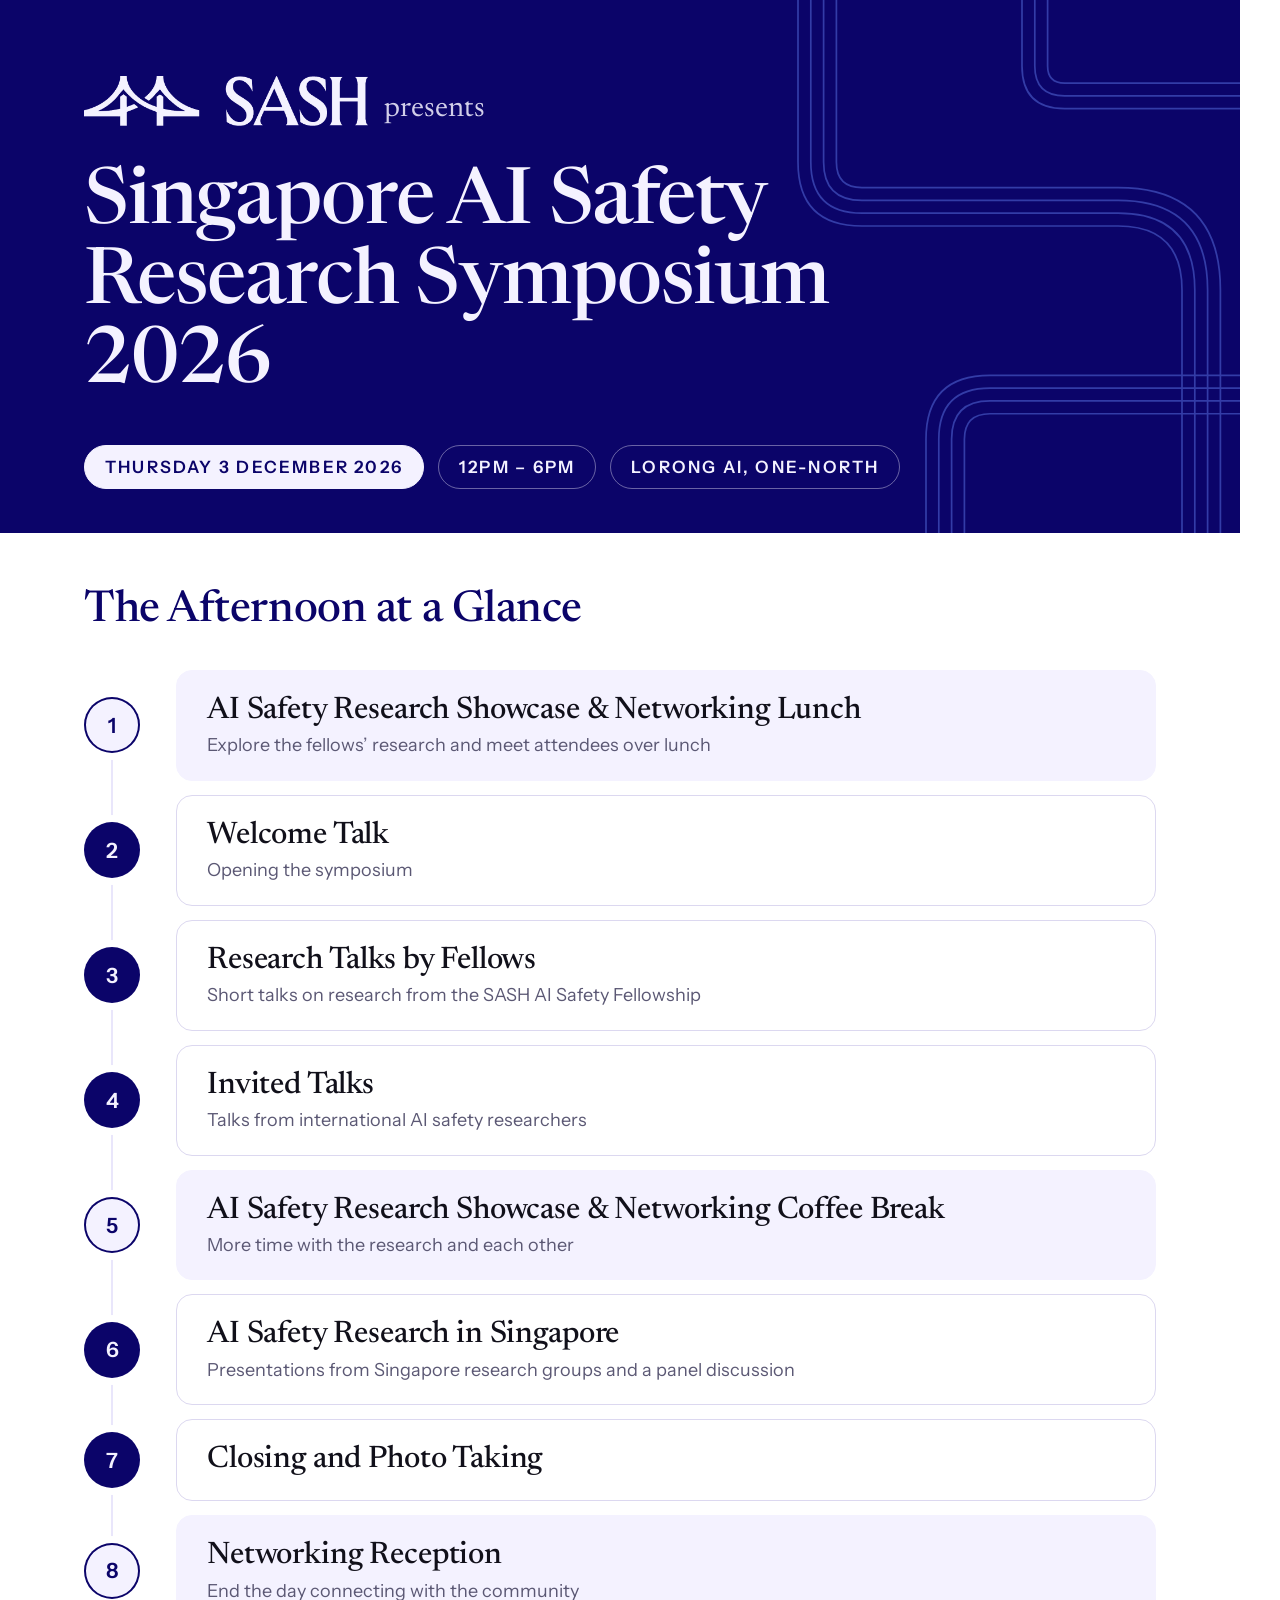
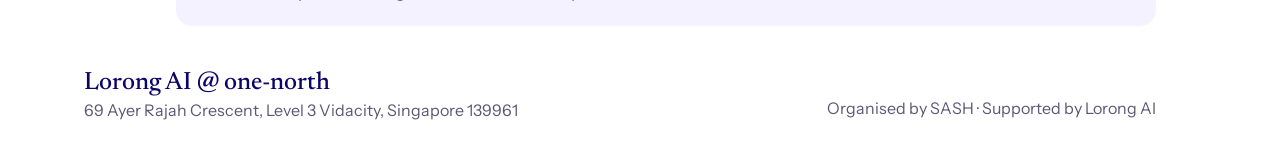
==== poster/agenda-overview.html @ eac97b7d "Add high-level agenda overview poster (no times or speakers) Co-Authored-By: Claude Opus 5.5 <norepl" ====
<!doctype html>
<html lang="en">
<head>
<meta charset="utf-8">
<title>Symposium Agenda Overview</title>
<link href="https://fonts.googleapis.com/css2?family=Instrument+Sans:wght@400;500;600;700&family=Newsreader:opsz,wght@6..72,400;6..72,500;6..72,600&display=swap" rel="stylesheet">
<style>
  :root {
    --navy:#0b0469; --accent:#2920be; --sky:#6a8afc; --lav:#f4f2ff; --lav2:#e9e6fb;
    --ink:#11101a; --muted:#5b5874; --line:#dcd8f0;
    --serif:"Newsreader",Georgia,serif; --sans:"Instrument Sans",system-ui,sans-serif;
  }
  * { box-sizing:border-box; margin:0; padding:0; }
  html,body { width:1240px; height:1754px; }
  body { font-family:var(--sans); color:var(--ink); background:#fff; -webkit-font-smoothing:antialiased; }
  .poster { width:1240px; height:1754px; display:flex; flex-direction:column; overflow:hidden; }

  /* Header */
  header { position:relative; background:var(--navy); color:var(--lav); padding:76px 84px 64px; overflow:hidden; }
  .lines { position:absolute; right:-70px; top:-30px; width:640px; height:640px; color:var(--sky); opacity:.42; }
  .presenter { position:relative; display:flex; align-items:flex-end; gap:16px; margin-bottom:40px; }
  .presenter img { height:50px; }
  .presenter span { font-family:var(--serif); font-size:29px; line-height:1; opacity:.85; padding-bottom:2px; }
  h1 { position:relative; font-family:var(--serif); font-weight:500; font-size:78px; line-height:1.02; letter-spacing:-.015em; max-width:16ch; }
  .meta { position:relative; display:flex; gap:14px; margin-top:40px; flex-wrap:wrap; }
  .pill { font-size:17px; font-weight:600; letter-spacing:.13em; text-transform:uppercase;
          padding:11px 20px; border:1.5px solid rgba(244,242,255,.4); border-radius:999px; }
  .pill.solid { background:var(--lav); color:var(--navy); border-color:var(--lav); }

  /* Overview */
  main { flex:1; padding:56px 84px 8px; display:flex; flex-direction:column; }
  .eyebrow h2 { font-family:var(--serif); font-weight:500; font-size:44px; color:var(--navy); letter-spacing:-.01em; margin-bottom:30px; }
  ol { list-style:none; flex:1; display:flex; flex-direction:column; position:relative; }
  ol::before { content:""; position:absolute; left:27px; top:40px; bottom:40px; width:2px; background:var(--lav2); }
  li { position:relative; flex:1 1 0; display:flex; align-items:center; gap:36px; padding:7px 0; }
  .card { min-height:100%; display:flex; flex-direction:column; justify-content:center; }
  .dot { flex:none; width:56px; height:56px; border-radius:50%; display:grid; place-items:center;
         background:var(--navy); color:var(--lav); font:600 21px/1 var(--sans); position:relative; z-index:1;
         box-shadow:0 0 0 7px #fff; }
  .card { flex:1; padding:22px 30px; border-radius:16px; border:1.5px solid var(--line); background:#fff; }
  .title { font-family:var(--serif); font-size:31px; font-weight:500; line-height:1.15; letter-spacing:-.005em; }
  .detail { font-size:18px; color:var(--muted); margin-top:5px; line-height:1.35; }
  li.net .card { background:var(--lav); border-color:var(--lav); }
  li.net .dot { background:var(--lav); color:var(--navy); box-shadow:0 0 0 7px #fff, inset 0 0 0 2px var(--navy); }
  .legend { display:flex; gap:28px; margin:26px 0 0 92px; font-size:16px; color:var(--muted); }
  .legend span { display:flex; align-items:center; gap:10px; }
  .legend i { width:18px; height:18px; border-radius:5px; display:inline-block; }

  footer { margin-top:auto; padding:30px 84px 34px; display:flex; justify-content:space-between; align-items:flex-end; gap:40px; }
  footer .venue b { display:block; font-family:var(--serif); font-weight:500; font-size:25px; color:var(--navy); }
  footer .venue span { display:block; font-size:16px; color:var(--muted); margin-top:4px; }
  footer .org { text-align:right; font-size:16px; color:var(--muted); line-height:1.5; }
</style>
</head>
<body>
<div class="poster">
  <header>
    <svg class="lines" viewBox="0 0 600 600" aria-hidden="true">
      <g fill="none" stroke="currentColor" stroke-width="1.6">
        <path d="M120 -10 V180 Q120 240 180 240 H420 Q480 240 480 300 V610"/>
        <path d="M132 -10 V180 Q132 228 180 228 H420 Q492 228 492 300 V610"/>
        <path d="M144 -10 V180 Q144 216 180 216 H420 Q504 216 504 300 V610"/>
        <path d="M156 -10 V180 Q156 204 180 204 H420 Q516 204 516 300 V610"/>
        <path d="M610 380 H300 Q240 380 240 440 V610"/>
        <path d="M610 392 H300 Q252 392 252 440 V610"/>
        <path d="M610 404 H300 Q264 404 264 440 V610"/>
        <path d="M610 416 H300 Q276 416 276 440 V610"/>
        <path d="M330 -10 V90 Q330 130 370 130 H610"/>
        <path d="M342 -10 V90 Q342 118 370 118 H610"/>
        <path d="M354 -10 V90 Q354 106 370 106 H610"/>
      </g>
    </svg>
    <div class="presenter"><img src="../images/sash-logo.png" alt="SASH"><span>presents</span></div>
    <h1>Singapore AI Safety Research Symposium 2026</h1>
    <div class="meta">
      <span class="pill solid">Thursday 3 December 2026</span>
      <span class="pill">12pm – 6pm</span>
      <span class="pill">Lorong AI, one-north</span>
    </div>
  </header>

  <main>
    <div class="eyebrow"><h2>The Afternoon at a Glance</h2></div>
    <ol>
      <li class="net"><div class="dot">1</div><div class="card"><div class="title">AI Safety Research Showcase &amp; Networking Lunch</div><div class="detail">Explore the fellows’ research and meet attendees over lunch</div></div></li>
      <li class=""><div class="dot">2</div><div class="card"><div class="title">Welcome Talk</div><div class="detail">Opening the symposium</div></div></li>
      <li class=""><div class="dot">3</div><div class="card"><div class="title">Research Talks by Fellows</div><div class="detail">Short talks on research from the SASH AI Safety Fellowship</div></div></li>
      <li class=""><div class="dot">4</div><div class="card"><div class="title">Invited Talks</div><div class="detail">Talks from international AI safety researchers</div></div></li>
      <li class="net"><div class="dot">5</div><div class="card"><div class="title">AI Safety Research Showcase &amp; Networking Coffee Break</div><div class="detail">More time with the research and each other</div></div></li>
      <li class=""><div class="dot">6</div><div class="card"><div class="title">AI Safety Research in Singapore</div><div class="detail">Presentations from Singapore research groups and a panel discussion</div></div></li>
      <li class=""><div class="dot">7</div><div class="card"><div class="title">Closing and Photo Taking</div></div></li>
      <li class="net"><div class="dot">8</div><div class="card"><div class="title">Networking Reception</div><div class="detail">End the day connecting with the community</div></div></li>
    </ol>
  </main>

  <footer>
    <div class="venue"><b>Lorong AI @ one-north</b><span>69 Ayer Rajah Crescent, Level 3 Vidacity, Singapore 139961</span></div>
    <div class="org">Organised by SASH · Supported by Lorong AI</div>
  </footer>
</div>
</body>
</html>
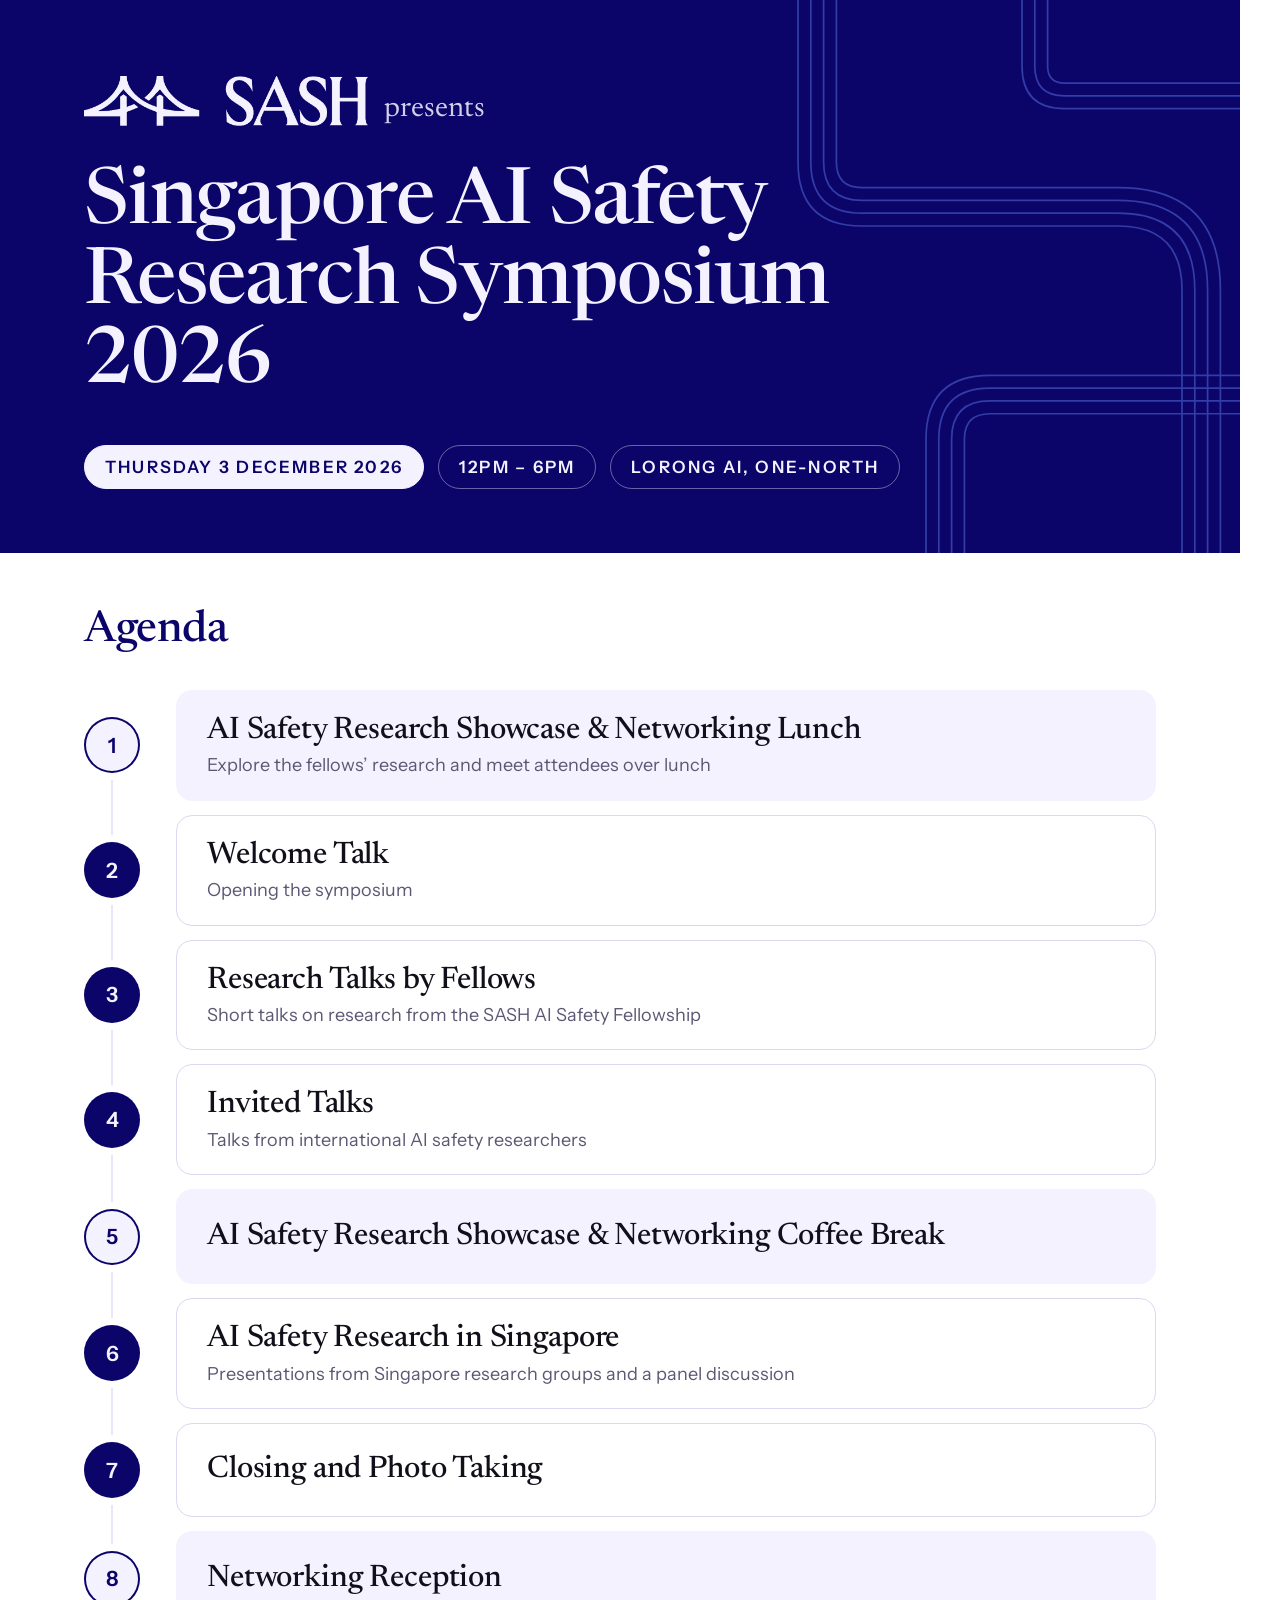
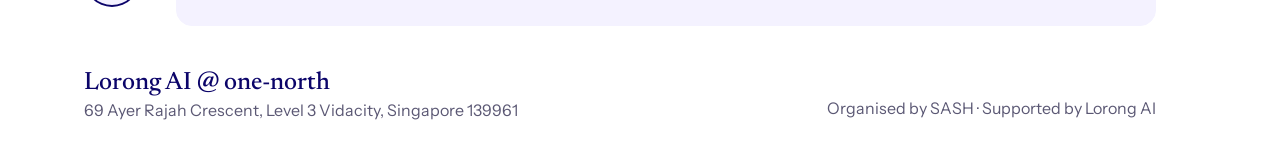
==== commit f2fb2f98: "Overview poster: retitle to Agenda, trim two descriptions Co-Authored-By: Claude Opus 5.5 <noreply@a" ====
--- a/poster/agenda-overview.html
+++ b/poster/agenda-overview.html
@@ -80,16 +80,16 @@
   </header>
 
   <main>
-    <div class="eyebrow"><h2>The Afternoon at a Glance</h2></div>
+    <div class="eyebrow"><h2>Agenda</h2></div>
     <ol>
       <li class="net"><div class="dot">1</div><div class="card"><div class="title">AI Safety Research Showcase &amp; Networking Lunch</div><div class="detail">Explore the fellows’ research and meet attendees over lunch</div></div></li>
       <li class=""><div class="dot">2</div><div class="card"><div class="title">Welcome Talk</div><div class="detail">Opening the symposium</div></div></li>
       <li class=""><div class="dot">3</div><div class="card"><div class="title">Research Talks by Fellows</div><div class="detail">Short talks on research from the SASH AI Safety Fellowship</div></div></li>
       <li class=""><div class="dot">4</div><div class="card"><div class="title">Invited Talks</div><div class="detail">Talks from international AI safety researchers</div></div></li>
-      <li class="net"><div class="dot">5</div><div class="card"><div class="title">AI Safety Research Showcase &amp; Networking Coffee Break</div><div class="detail">More time with the research and each other</div></div></li>
+      <li class="net"><div class="dot">5</div><div class="card"><div class="title">AI Safety Research Showcase &amp; Networking Coffee Break</div></div></li>
       <li class=""><div class="dot">6</div><div class="card"><div class="title">AI Safety Research in Singapore</div><div class="detail">Presentations from Singapore research groups and a panel discussion</div></div></li>
       <li class=""><div class="dot">7</div><div class="card"><div class="title">Closing and Photo Taking</div></div></li>
-      <li class="net"><div class="dot">8</div><div class="card"><div class="title">Networking Reception</div><div class="detail">End the day connecting with the community</div></div></li>
+      <li class="net"><div class="dot">8</div><div class="card"><div class="title">Networking Reception</div></div></li>
     </ol>
   </main>
 
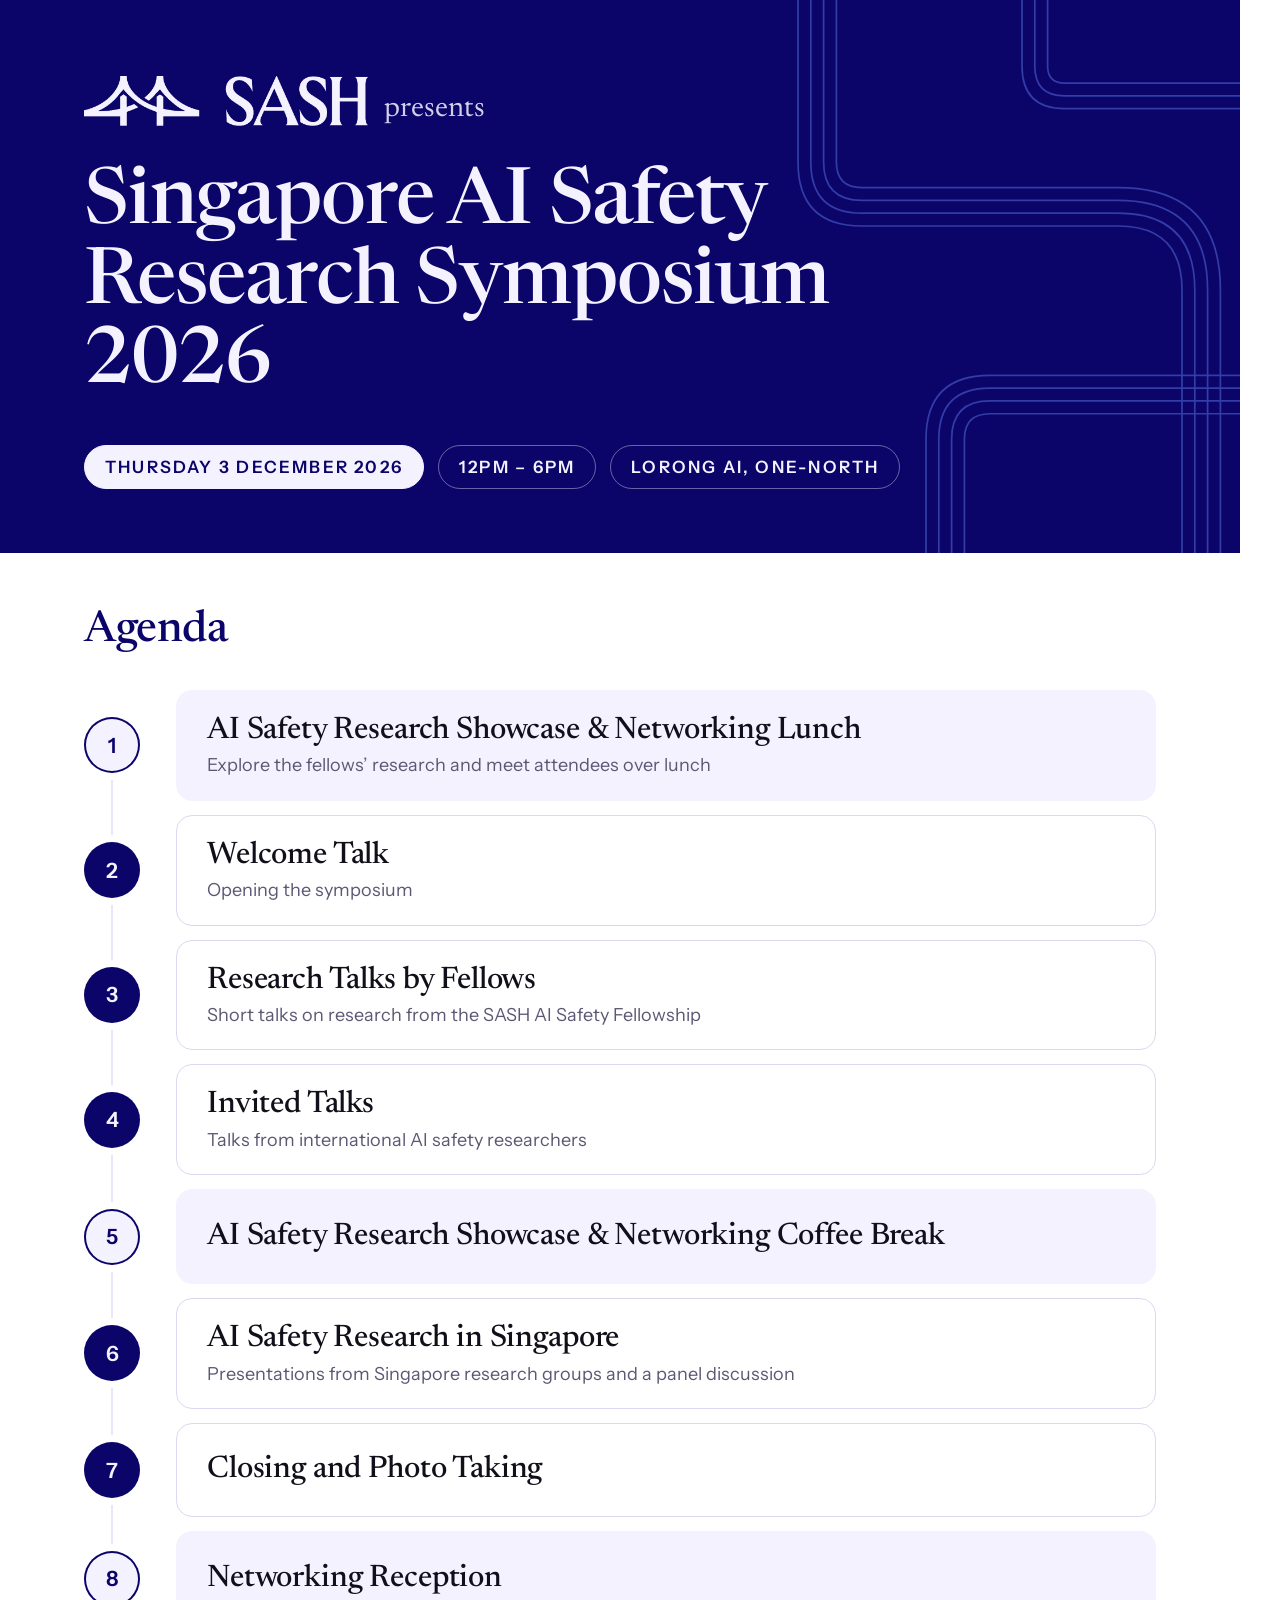
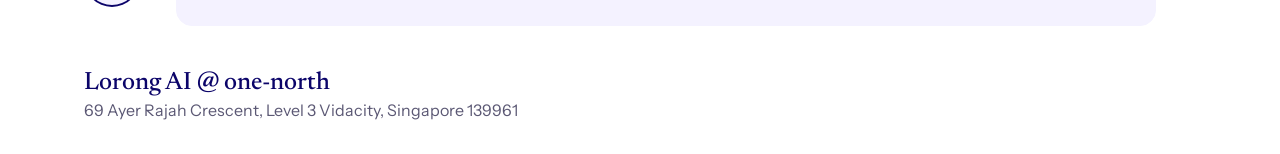
==== commit 4b3d6b28: "Overview poster: remove organiser line from footer Co-Authored-By: Claude Opus 5.5 <noreply@anthropi" ====
--- a/poster/agenda-overview.html
+++ b/poster/agenda-overview.html
@@ -95,7 +95,6 @@
 
   <footer>
     <div class="venue"><b>Lorong AI @ one-north</b><span>69 Ayer Rajah Crescent, Level 3 Vidacity, Singapore 139961</span></div>
-    <div class="org">Organised by SASH · Supported by Lorong AI</div>
   </footer>
 </div>
 </body>
